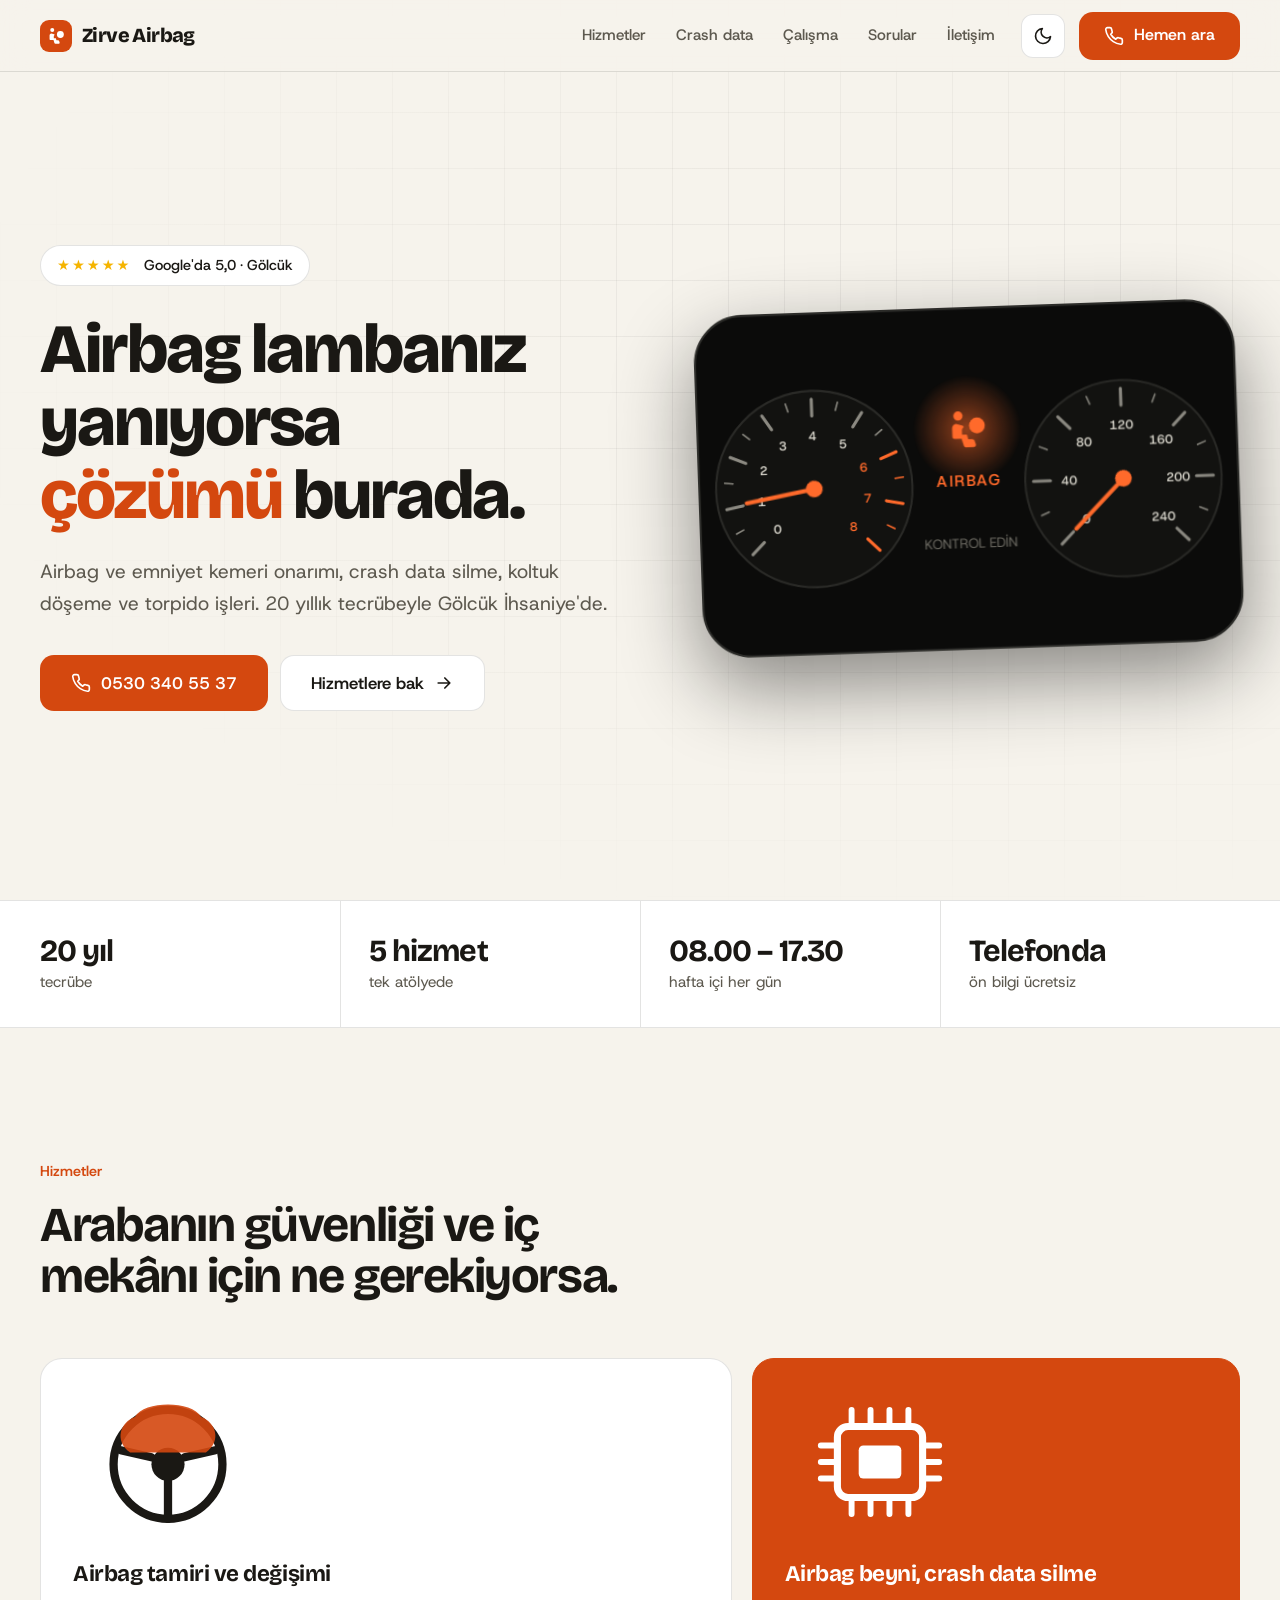
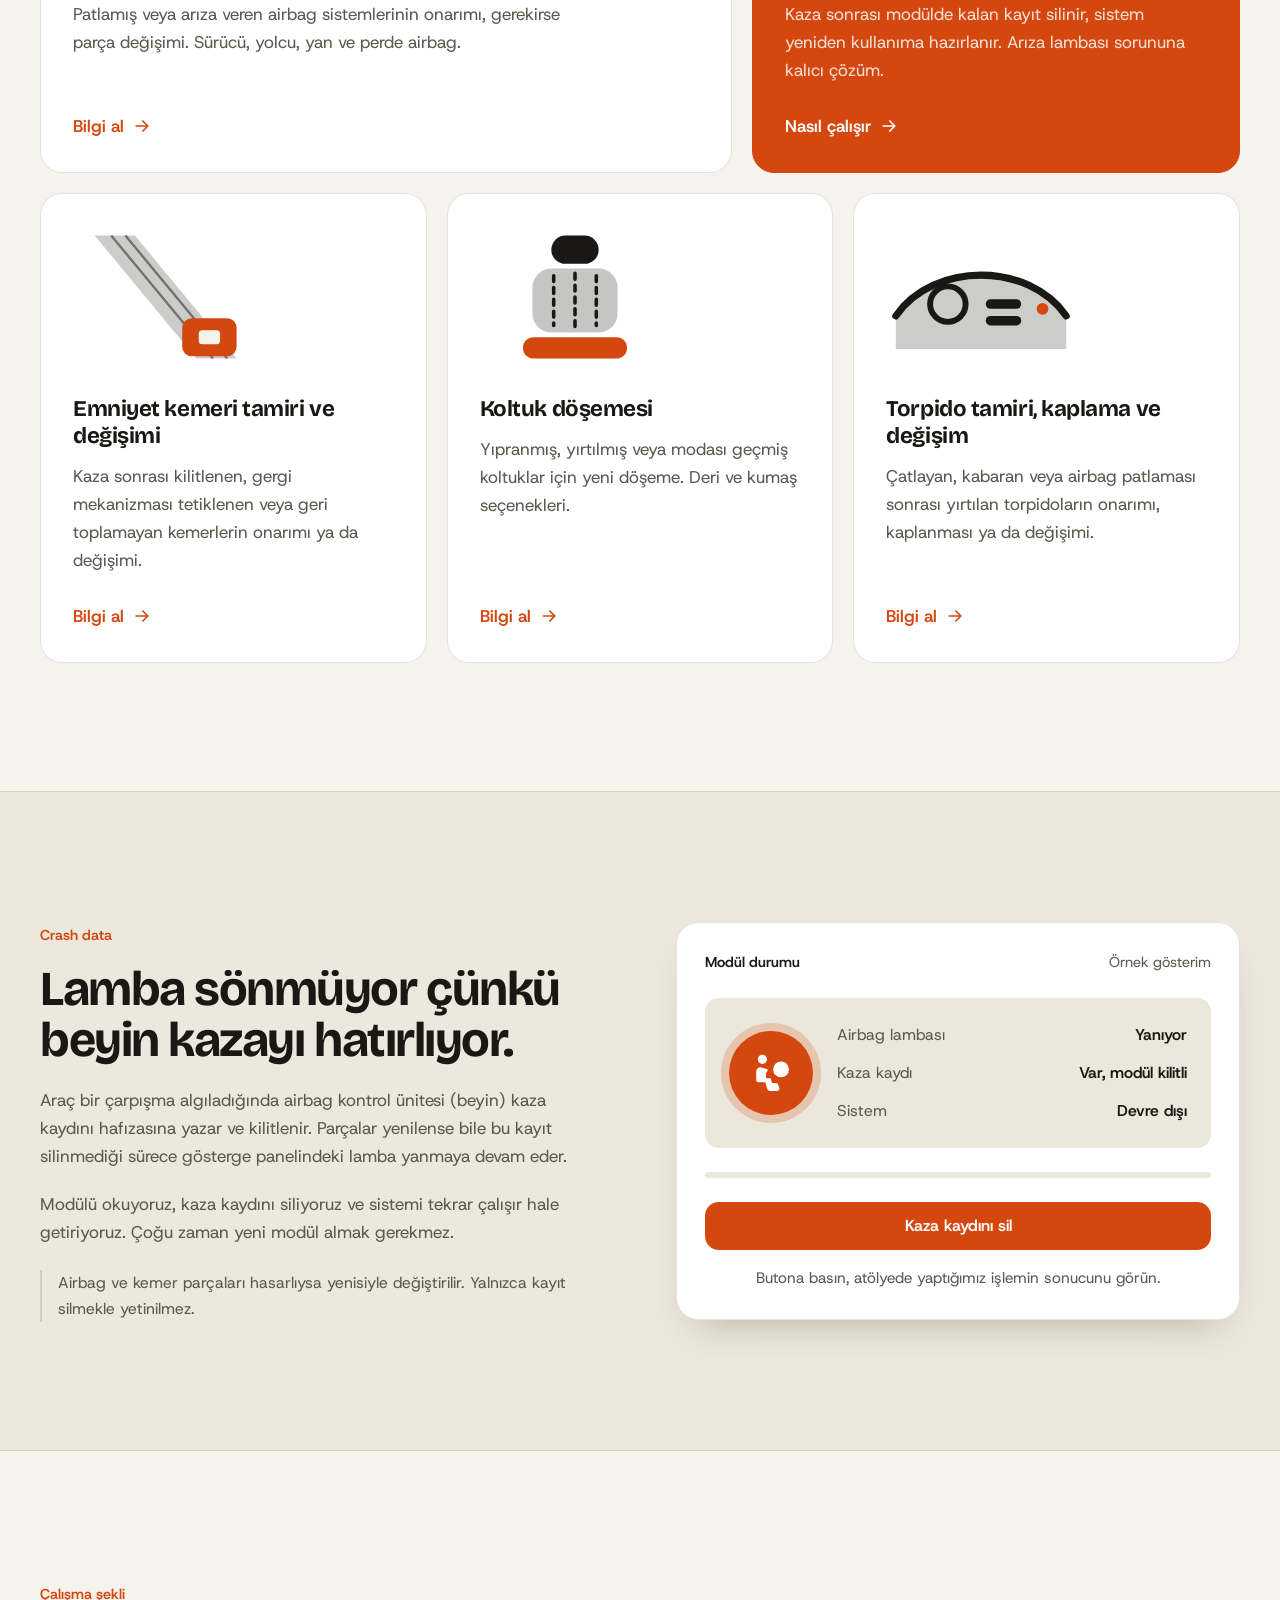
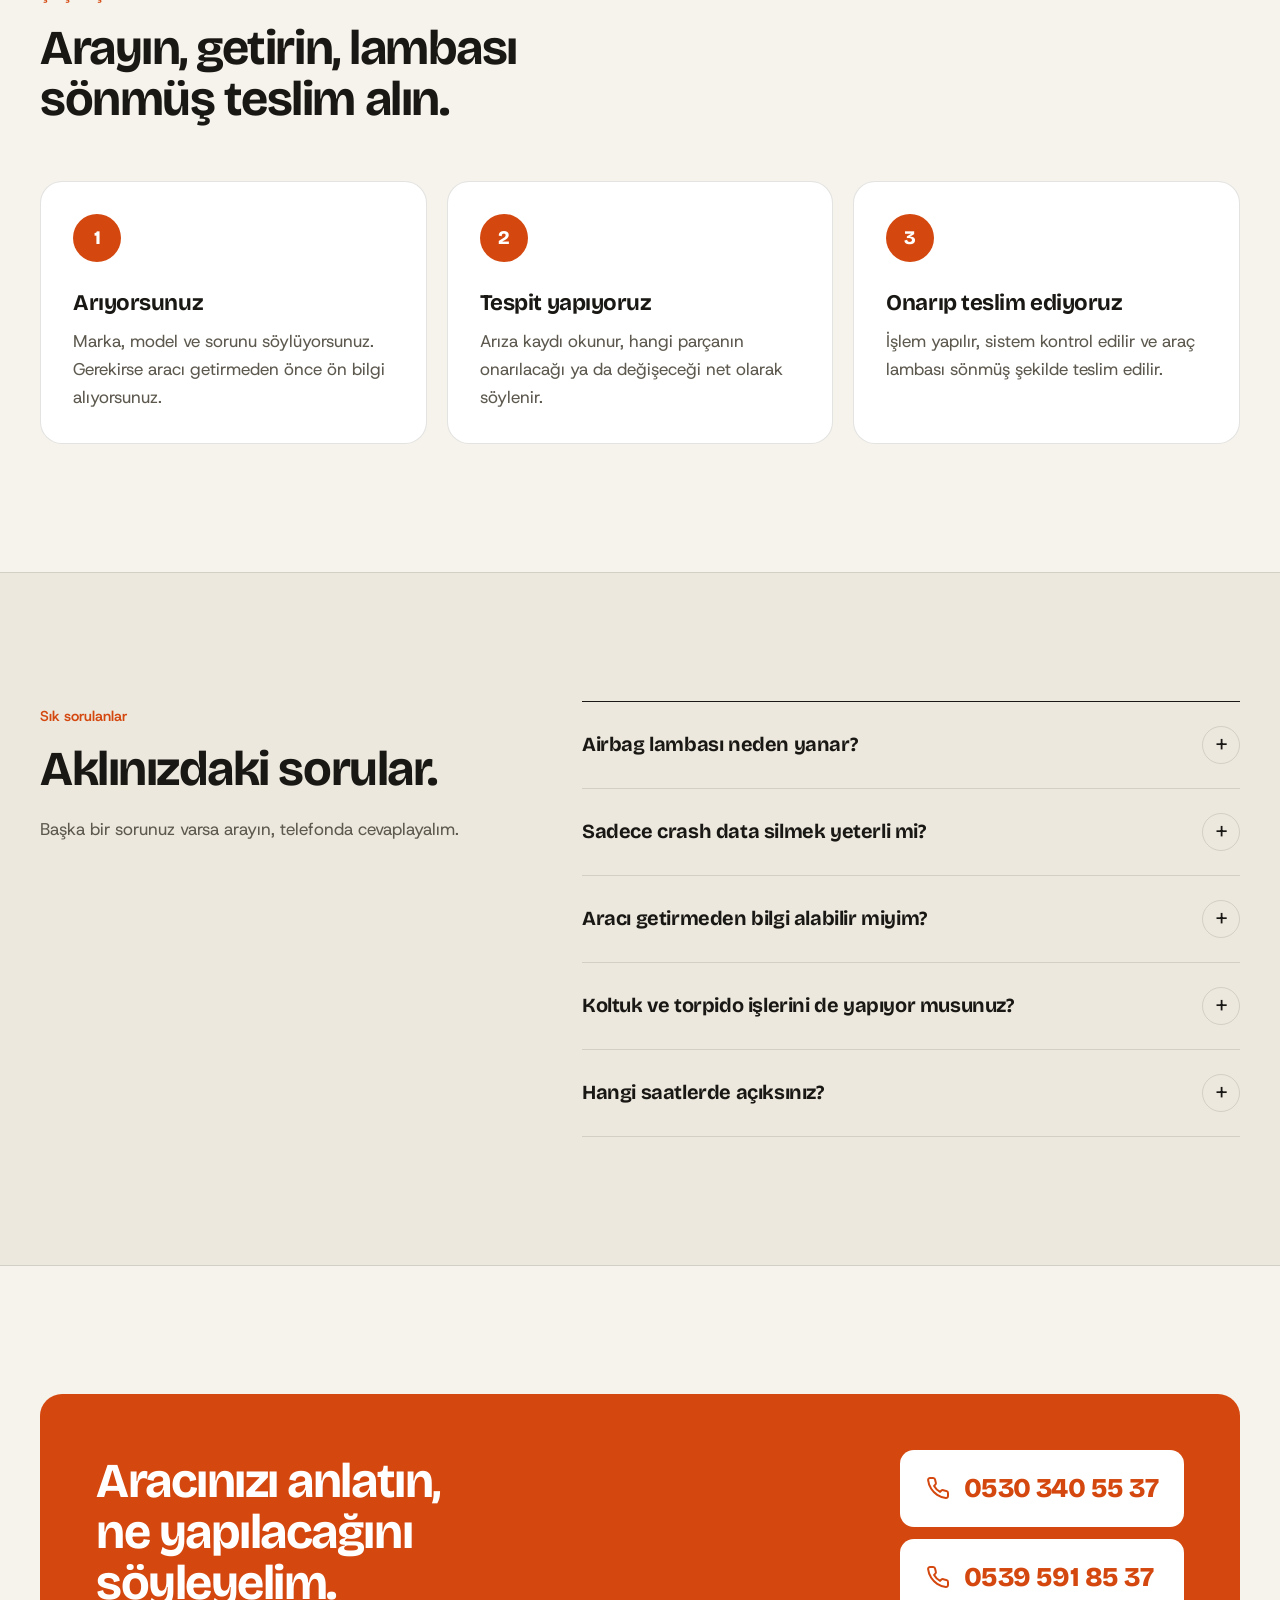
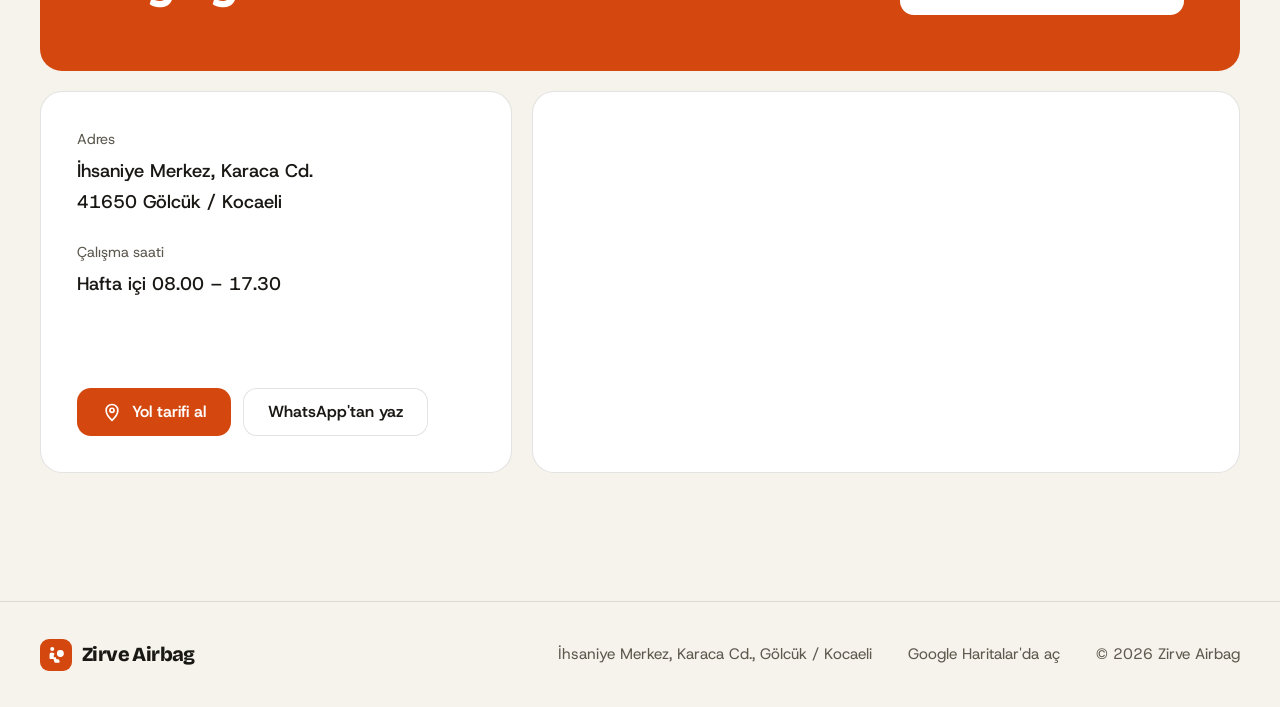
==== index.html @ a66e9a8a "Zirve Airbag web sitesi Co-Authored-By: Claude Sonnet 5.5 <noreply@anthropic.com>" ====
<!doctype html>
<html lang="tr">
<head>
  <meta charset="utf-8">
  <meta name="viewport" content="width=device-width, initial-scale=1, viewport-fit=cover">
  <title>Zirve Airbag Gölcük | Airbag ve emniyet kemeri onarımı</title>
  <meta name="description" content="Gölcük/Kocaeli'de airbag tamiri ve değişimi, emniyet kemeri onarımı, airbag beyni crash data silme, koltuk döşeme ve torpido işleri. 20 yıllık tecrübe. 0530 340 55 37">
  <meta name="color-scheme" content="dark light">
  <link rel="icon" href="favicon.svg" type="image/svg+xml">
  <meta property="og:title" content="Zirve Airbag Gölcük">
  <meta property="og:description" content="Airbag, emniyet kemeri, crash data silme, koltuk döşeme ve torpido işleri. 20 yıllık tecrübe.">
  <meta property="og:type" content="website">
  <meta property="og:locale" content="tr_TR">

  <script>
    /* tema: kayıtlı seçim, yoksa sistem; ilk boyamadan önce */
    (function(){
      var t;
      try{t=localStorage.getItem('theme')}catch(e){}
      if(!t)t=matchMedia('(prefers-color-scheme: light)').matches?'light':'dark';
      document.documentElement.dataset.theme=t;
      document.documentElement.classList.add('js');
    })();
  </script>

  <link rel="preconnect" href="https://fonts.googleapis.com">
  <link rel="preconnect" href="https://fonts.gstatic.com" crossorigin>
  <link href="https://fonts.googleapis.com/css2?family=Bricolage+Grotesque:opsz,wght@12..96,500;12..96,700;12..96,800&family=Host+Grotesk:wght@400;500;600&display=swap" rel="stylesheet">
  <link rel="stylesheet" href="style.css">

  <script type="application/ld+json">
  {
    "@context": "https://schema.org",
    "@type": "AutoRepair",
    "name": "Zirve Airbag",
    "telephone": ["+905303405537", "+905395918537"],
    "address": {
      "@type": "PostalAddress",
      "streetAddress": "İhsaniye Merkez, Karaca Cd.",
      "addressLocality": "Gölcük",
      "addressRegion": "Kocaeli",
      "postalCode": "41650",
      "addressCountry": "TR"
    },
    "geo": { "@type": "GeoCoordinates", "latitude": 40.693054, "longitude": 29.8338113 },
    "openingHoursSpecification": {
      "@type": "OpeningHoursSpecification",
      "dayOfWeek": ["Monday", "Tuesday", "Wednesday", "Thursday", "Friday"],
      "opens": "08:00",
      "closes": "17:30"
    }
  }
  </script>
</head>
<body>

<!-- ortak semboller -->
<svg width="0" height="0" style="position:absolute" aria-hidden="true">
  <symbol id="srs" viewBox="0 0 32 32">
    <circle cx="10" cy="6.500" r="3.200" fill="currentColor"/>
    <path d="M8.500 12c-1.800.3-2.800 1.600-2.800 3.200v5.600c0 .9.700 1.600 1.600 1.600H12l1.400 4.800c.2.800.9 1.300 1.700 1.300h5.200c1 0 1.800-1 1.500-2l-.8-2.400c-.2-.7-.9-1.200-1.600-1.200h-2.700l-.9-3.300h-3.300v-3.200c0-.6.300-1.100.8-1.500.6-.4.500-1.400-.2-1.600z" fill="currentColor"/>
    <circle cx="23" cy="13.500" r="5.500" fill="currentColor"/>
  </symbol>
  <symbol id="arrow" viewBox="0 0 24 24"><path d="M5 12h14M13 6l6 6-6 6" fill="none" stroke="currentColor" stroke-width="2" stroke-linecap="round" stroke-linejoin="round"/></symbol>
  <symbol id="phone" viewBox="0 0 24 24"><path d="M22 16.900v3a2 2 0 0 1-2.200 2 19.800 19.800 0 0 1-8.600-3.100 19.500 19.500 0 0 1-6-6A19.800 19.800 0 0 1 2.100 4.200 2 2 0 0 1 4.100 2h3a2 2 0 0 1 2 1.700c.1 1 .4 1.900.7 2.800a2 2 0 0 1-.5 2.100L8.100 9.900a16 16 0 0 0 6 6l1.300-1.300a2 2 0 0 1 2.100-.4c.9.300 1.800.6 2.800.7a2 2 0 0 1 1.700 2z" fill="none" stroke="currentColor" stroke-width="2" stroke-linecap="round" stroke-linejoin="round"/></symbol>
  <symbol id="pin" viewBox="0 0 24 24"><path d="M12 22s7-6.200 7-12a7 7 0 0 0-14 0c0 5.800 7 12 7 12z" fill="none" stroke="currentColor" stroke-width="2" stroke-linejoin="round"/><circle cx="12" cy="10" r="2.500" fill="none" stroke="currentColor" stroke-width="2"/></symbol>
</svg>

<header class="nav">
  <div class="wrap nav-in">
    <a class="logo" href="#top"><span class="logo-mark"><svg><use href="#srs"/></svg></span>Zirve Airbag</a>
    <nav class="menu" id="menu" aria-label="Ana menü">
      <a href="#hizmetler">Hizmetler</a>
      <a href="#crash">Crash data</a>
      <a href="#calisma">Çalışma</a>
      <a href="#sss">Sorular</a>
      <a href="#iletisim">İletişim</a>
    </nav>
    <button class="theme" id="theme" aria-label="Temayı değiştir" title="Tema">
      <svg class="i-sun" viewBox="0 0 24 24" fill="none" stroke="currentColor" stroke-width="2" stroke-linecap="round"><circle cx="12" cy="12" r="4"/><path d="M12 2v2M12 20v2M4.900 4.900l1.400 1.400M17.700 17.700l1.400 1.400M2 12h2M20 12h2M4.900 19.100l1.400-1.400M17.700 6.300l1.400-1.400"/></svg>
      <svg class="i-moon" viewBox="0 0 24 24" fill="none" stroke="currentColor" stroke-width="2" stroke-linecap="round" stroke-linejoin="round"><path d="M21 12.800A9 9 0 1 1 11.200 3a7 7 0 0 0 9.800 9.800z"/></svg>
    </button>
    <a class="btn btn-primary nav-btn" href="tel:+905303405537"><svg class="ic"><use href="#phone"/></svg>Hemen ara</a>
    <button class="burger" id="burger" aria-label="Menüyü aç" aria-expanded="false" aria-controls="menu"><span></span><span></span></button>
  </div>
</header>

<main id="top">

  <!-- HERO -->
  <section class="hero">
    <div class="hero-bg" aria-hidden="true"></div>
    <div class="wrap hero-grid">
      <div class="hero-text">
        <a class="rating" href="https://www.google.com/maps/place/Zirve+A%C4%B1rbag/@40.6931094,29.8352456,20z" target="_blank" rel="noopener">
          <span class="stars" aria-hidden="true">★★★★★</span>
          <span>Google'da 5,0 · Gölcük</span>
        </a>
        <h1>Airbag lambanız yanıyorsa <span class="hl">çözümü</span> burada.</h1>
        <p class="lead">Airbag ve emniyet kemeri onarımı, crash data silme, koltuk döşeme ve torpido işleri. 20 yıllık tecrübeyle Gölcük İhsaniye'de.</p>
        <div class="btn-row">
          <a class="btn btn-primary btn-lg" href="tel:+905303405537"><svg class="ic"><use href="#phone"/></svg>0530 340 55 37</a>
          <a class="btn btn-secondary btn-lg" href="#hizmetler">Hizmetlere bak<svg class="ic"><use href="#arrow"/></svg></a>
        </div>
      </div>

      <div class="hero-art" aria-hidden="true">
        <div class="cluster">
          <svg viewBox="0 0 520 330" class="cluster-svg">
            <defs>
              <radialGradient id="gl" cx="50%" cy="50%" r="50%"><stop offset="0" stop-color="#ff6a2b" stop-opacity=".55"/><stop offset="1" stop-color="#ff6a2b" stop-opacity="0"/></radialGradient>
            </defs>
            <rect x="2" y="2" width="516" height="326" rx="46" fill="#0b0b0a" stroke="#2c2c29" stroke-width="2"/>
            <!-- sol: devir -->
            <g id="g-left"><circle cx="112" cy="170" r="94" fill="#121210" stroke="#2a2a27" stroke-width="2"/></g>
            <g class="needle n-left"><line x1="112" y1="170" x2="112" y2="104" stroke="#ff6a2b" stroke-width="4" stroke-linecap="round"/><circle cx="112" cy="170" r="8" fill="#ff6a2b"/></g>
            <!-- sağ: hız -->
            <g id="g-right"><circle cx="408" cy="170" r="94" fill="#121210" stroke="#2a2a27" stroke-width="2"/></g>
            <g class="needle n-right"><line x1="408" y1="170" x2="408" y2="104" stroke="#ff6a2b" stroke-width="4" stroke-linecap="round"/><circle cx="408" cy="170" r="8" fill="#ff6a2b"/></g>
            <!-- orta: uyarı lambaları -->
            <circle cx="260" cy="118" r="52" fill="url(#gl)" class="lamp-glow"/>
            <g class="lamp" transform="translate(238 96)" color="#ff6a2b"><svg width="44" height="44" viewBox="0 0 32 32"><use href="#srs"/></svg></g>
            <text x="260" y="172" text-anchor="middle" fill="#ff6a2b" font-family="Host Grotesk, sans-serif" font-weight="600" font-size="15" letter-spacing="1.500">AIRBAG</text>
            <text x="260" y="232" text-anchor="middle" fill="#6d6b63" font-family="Host Grotesk, sans-serif" font-size="13">KONTROL EDİN</text>
          </svg>
        </div>
      </div>
    </div>
  </section>

  <!-- GERÇEK BİLGİLER -->
  <section class="facts">
    <div class="wrap facts-grid">
      <div><b>20 yıl</b><span>tecrübe</span></div>
      <div><b>5 hizmet</b><span>tek atölyede</span></div>
      <div><b>08.00 – 17.30</b><span>hafta içi her gün</span></div>
      <div><b>Telefonda</b><span>ön bilgi ücretsiz</span></div>
    </div>
  </section>

  <!-- HİZMETLER -->
  <section class="section" id="hizmetler">
    <div class="wrap">
      <div class="head rv">
        <span class="eyebrow">Hizmetler</span>
        <h2>Arabanın güvenliği ve iç mekânı için ne gerekiyorsa.</h2>
      </div>

      <div class="bento">
        <article class="card c-airbag rv">
          <svg class="ill" viewBox="0 0 160 120" aria-hidden="true">
            <circle cx="80" cy="62" r="46" fill="none" stroke="currentColor" stroke-width="7"/>
            <circle cx="80" cy="62" r="14" fill="currentColor"/>
            <path d="M80 76v32M66 56 40 50M94 56l26-6" stroke="currentColor" stroke-width="7" stroke-linecap="round"/>
            <path d="M52 22c8-14 48-14 56 0 12 4 18 20 4 30H48C34 42 40 26 52 22z" fill="var(--accent)" opacity=".9"/>
          </svg>
          <h3>Airbag tamiri ve değişimi</h3>
          <p>Patlamış veya arıza veren airbag sistemlerinin onarımı, gerekirse parça değişimi. Sürücü, yolcu, yan ve perde airbag.</p>
          <a class="more" href="tel:+905303405537">Bilgi al<svg class="ic"><use href="#arrow"/></svg></a>
        </article>

        <article class="card c-crash rv">
          <svg class="ill" viewBox="0 0 160 120" aria-hidden="true">
            <rect x="44" y="30" width="72" height="60" rx="9" fill="none" stroke="currentColor" stroke-width="6"/>
            <rect x="62" y="46" width="36" height="28" rx="4" fill="currentColor"/>
            <g stroke="currentColor" stroke-width="5" stroke-linecap="round">
              <path d="M56 30V16M72 30V16M88 30V16M104 30V16M56 90v14M72 90v14M88 90v14M104 90v14M44 46H30M44 60H30M44 74H30M116 46h14M116 60h14M116 74h14"/>
            </g>
          </svg>
          <h3>Airbag beyni, crash data silme</h3>
          <p>Kaza sonrası modülde kalan kayıt silinir, sistem yeniden kullanıma hazırlanır. Arıza lambası sorununa kalıcı çözüm.</p>
          <a class="more" href="#crash">Nasıl çalışır<svg class="ic"><use href="#arrow"/></svg></a>
        </article>

        <article class="card c-belt rv">
          <svg class="ill" viewBox="0 0 160 120" aria-hidden="true">
            <path d="M18 8h34l86 104h-34z" fill="currentColor" opacity=".22"/>
            <path d="M32 8l86 104M44 8l86 104" stroke="currentColor" stroke-width="2" opacity=".5"/>
            <rect x="92" y="78" width="46" height="32" rx="8" fill="var(--accent)"/>
            <rect x="106" y="88" width="18" height="12" rx="3" fill="var(--bg)"/>
          </svg>
          <h3>Emniyet kemeri tamiri ve değişimi</h3>
          <p>Kaza sonrası kilitlenen, gergi mekanizması tetiklenen veya geri toplamayan kemerlerin onarımı ya da değişimi.</p>
          <a class="more" href="tel:+905303405537">Bilgi al<svg class="ic"><use href="#arrow"/></svg></a>
        </article>

        <article class="card c-seat rv">
          <svg class="ill" viewBox="0 0 160 120" aria-hidden="true">
            <rect x="60" y="8" width="40" height="24" rx="12" fill="currentColor"/>
            <rect x="44" y="36" width="72" height="54" rx="16" fill="currentColor" opacity=".25"/>
            <path d="M80 40v46M62 42v42M98 42v42" stroke="currentColor" stroke-width="3" stroke-dasharray="5 5" stroke-linecap="round"/>
            <rect x="36" y="94" width="88" height="18" rx="9" fill="var(--accent)"/>
          </svg>
          <h3>Koltuk döşemesi</h3>
          <p>Yıpranmış, yırtılmış veya modası geçmiş koltuklar için yeni döşeme. Deri ve kumaş seçenekleri.</p>
          <a class="more" href="tel:+905303405537">Bilgi al<svg class="ic"><use href="#arrow"/></svg></a>
        </article>

        <article class="card c-dash rv">
          <svg class="ill" viewBox="0 0 160 120" aria-hidden="true">
            <path d="M8 76C40 30 120 30 152 76v28H8z" fill="currentColor" opacity=".22"/>
            <path d="M8 76C40 30 120 30 152 76" fill="none" stroke="currentColor" stroke-width="6" stroke-linecap="round"/>
            <circle cx="52" cy="66" r="15" fill="none" stroke="currentColor" stroke-width="5"/>
            <rect x="84" y="62" width="30" height="8" rx="4" fill="currentColor"/>
            <rect x="84" y="76" width="30" height="8" rx="4" fill="currentColor"/>
            <circle cx="132" cy="70" r="5" fill="var(--accent)"/>
          </svg>
          <h3>Torpido tamiri, kaplama ve değişim</h3>
          <p>Çatlayan, kabaran veya airbag patlaması sonrası yırtılan torpidoların onarımı, kaplanması ya da değişimi.</p>
          <a class="more" href="tel:+905303405537">Bilgi al<svg class="ic"><use href="#arrow"/></svg></a>
        </article>
      </div>
    </div>
  </section>

  <!-- CRASH DATA DEMO -->
  <section class="section alt" id="crash">
    <div class="wrap crash-grid">
      <div class="rv">
        <span class="eyebrow">Crash data</span>
        <h2>Lamba sönmüyor çünkü beyin kazayı hatırlıyor.</h2>
        <p class="p">Araç bir çarpışma algıladığında airbag kontrol ünitesi (beyin) kaza kaydını hafızasına yazar ve kilitlenir. Parçalar yenilense bile bu kayıt silinmediği sürece gösterge panelindeki lamba yanmaya devam eder.</p>
        <p class="p">Modülü okuyoruz, kaza kaydını siliyoruz ve sistemi tekrar çalışır hale getiriyoruz. Çoğu zaman yeni modül almak gerekmez.</p>
        <p class="fine">Airbag ve kemer parçaları hasarlıysa yenisiyle değiştirilir. Yalnızca kayıt silmekle yetinilmez.</p>
      </div>

      <div class="demo rv" id="demo" data-state="locked">
        <div class="demo-top">
          <span class="demo-title">Modül durumu</span>
          <span class="demo-note">Örnek gösterim</span>
        </div>

        <div class="demo-main">
          <div class="demo-lamp" aria-hidden="true"><svg><use href="#srs"/></svg></div>
          <div class="demo-rows">
            <div class="drow"><span>Airbag lambası</span><b data-k="lamp">Yanıyor</b></div>
            <div class="drow"><span>Kaza kaydı</span><b data-k="rec">Var, modül kilitli</b></div>
            <div class="drow"><span>Sistem</span><b data-k="sys">Devre dışı</b></div>
          </div>
        </div>

        <div class="bar" aria-hidden="true"><i></i></div>
        <button class="btn btn-primary demo-btn" id="demo-btn" type="button">Kaza kaydını sil</button>
        <p class="demo-msg" id="demo-msg" aria-live="polite">Butona basın, atölyede yaptığımız işlemin sonucunu görün.</p>
      </div>
    </div>
  </section>

  <!-- SÜREÇ -->
  <section class="section" id="calisma">
    <div class="wrap">
      <div class="head rv">
        <span class="eyebrow">Çalışma şekli</span>
        <h2>Arayın, getirin, lambası sönmüş teslim alın.</h2>
      </div>
      <ol class="steps">
        <li class="rv">
          <span class="n">1</span>
          <h3>Arıyorsunuz</h3>
          <p>Marka, model ve sorunu söylüyorsunuz. Gerekirse aracı getirmeden önce ön bilgi alıyorsunuz.</p>
        </li>
        <li class="rv">
          <span class="n">2</span>
          <h3>Tespit yapıyoruz</h3>
          <p>Arıza kaydı okunur, hangi parçanın onarılacağı ya da değişeceği net olarak söylenir.</p>
        </li>
        <li class="rv">
          <span class="n">3</span>
          <h3>Onarıp teslim ediyoruz</h3>
          <p>İşlem yapılır, sistem kontrol edilir ve araç lambası sönmüş şekilde teslim edilir.</p>
        </li>
      </ol>
    </div>
  </section>

  <!-- SSS -->
  <section class="section alt" id="sss">
    <div class="wrap faq-grid">
      <div class="head rv">
        <span class="eyebrow">Sık sorulanlar</span>
        <h2>Aklınızdaki sorular.</h2>
        <p class="p">Başka bir sorunuz varsa arayın, telefonda cevaplayalım.</p>
      </div>
      <div class="faq rv">
        <details>
          <summary>Airbag lambası neden yanar?</summary>
          <p>Sistem bir arıza algıladığında ya da hafızada kaza kaydı kaldığında yanar. Sebep sensör, kablo, modül veya kaza kaydı olabilir. Arıza kaydını okuyarak nedenini tespit ediyoruz.</p>
        </details>
        <details>
          <summary>Sadece crash data silmek yeterli mi?</summary>
          <p>Airbag ve kemer parçaları hasarsızsa ve yalnızca kayıt kalmışsa yeterli olur. Parça hasarlıysa önce yenisiyle değiştirilir. Güvenlik ekipmanını kayıt silerek geçiştirmiyoruz.</p>
        </details>
        <details>
          <summary>Aracı getirmeden bilgi alabilir miyim?</summary>
          <p>Evet. Marka, model ve sorunu telefonda söyleyin, ön bilgi verelim. Net sonuç için aracı görmemiz gerekir.</p>
        </details>
        <details>
          <summary>Koltuk ve torpido işlerini de yapıyor musunuz?</summary>
          <p>Evet. Koltuk döşeme, torpido tamiri, kaplama ve değişimi aynı atölyede yapılıyor. Airbag patlaması sonrası yırtılan torpidolar da dahil.</p>
        </details>
        <details>
          <summary>Hangi saatlerde açıksınız?</summary>
          <p>Hafta içi 08.00 – 17.30. Gelmeden önce aramanız iyi olur.</p>
        </details>
      </div>
    </div>
  </section>

  <!-- İLETİŞİM -->
  <section class="section" id="iletisim">
    <div class="wrap">
      <div class="callband rv">
        <div>
          <h2>Aracınızı anlatın, ne yapılacağını söyleyelim.</h2>
        </div>
        <div class="call-links">
          <a class="callnum" href="tel:+905303405537"><svg class="ic"><use href="#phone"/></svg>0530 340 55 37</a>
          <a class="callnum" href="tel:+905395918537"><svg class="ic"><use href="#phone"/></svg>0539 591 85 37</a>
        </div>
      </div>

      <div class="contact">
        <div class="contact-info rv">
          <dl>
            <div><dt>Adres</dt><dd>İhsaniye Merkez, Karaca Cd.<br>41650 Gölcük / Kocaeli</dd></div>
            <div><dt>Çalışma saati</dt><dd>Hafta içi 08.00 – 17.30</dd></div>
          </dl>
          <div class="btn-row">
            <a class="btn btn-primary" href="https://www.google.com/maps/dir/?api=1&destination=40.693054,29.8338113" target="_blank" rel="noopener"><svg class="ic"><use href="#pin"/></svg>Yol tarifi al</a>
            <a class="btn btn-secondary" href="https://wa.me/905303405537" target="_blank" rel="noopener">WhatsApp'tan yaz</a>
          </div>
        </div>
        <div class="map rv">
          <iframe title="Zirve Airbag konumu" loading="lazy" referrerpolicy="no-referrer-when-downgrade"
            src="https://maps.google.com/maps?q=40.693054,29.8338113&z=17&output=embed"></iframe>
        </div>
      </div>
    </div>
  </section>
</main>

<footer class="foot">
  <div class="wrap foot-in">
    <span class="logo"><span class="logo-mark"><svg><use href="#srs"/></svg></span>Zirve Airbag</span>
    <span>İhsaniye Merkez, Karaca Cd., Gölcük / Kocaeli</span>
    <a class="flink" href="https://www.google.com/maps/place/Zirve+A%C4%B1rbag/@40.6931094,29.8352456,20z" target="_blank" rel="noopener">Google Haritalar'da aç</a>
    <span>© <span id="yr">2026</span> Zirve Airbag</span>
  </div>
</footer>

<nav class="actionbar" aria-label="Hızlı işlemler">
  <a class="btn btn-primary" href="tel:+905303405537"><svg class="ic"><use href="#phone"/></svg>Hemen ara</a>
  <a class="btn btn-secondary" href="https://www.google.com/maps/dir/?api=1&destination=40.693054,29.8338113" target="_blank" rel="noopener">Yol tarifi</a>
</nav>

<script src="main.js"></script>
</body>
</html>
---- style.css ----
/* Zirve Airbag */
:root,[data-theme="dark"]{
  --bg:#0e0e0d;
  --surface:#171715;
  --surface-2:#211f1c;
  --alt:#131311;
  --ink:#f3f1ea;
  --muted:#a6a398;
  --line:rgba(255,255,255,.1);
  --accent:#ff6a2b;
  --accent-hover:#ff8450;
  --on-accent:#190a02;
  --grid:rgba(255,255,255,.045);
  --shadow:0 20px 50px -20px rgba(0,0,0,.7);
  --map-filter:invert(.92) hue-rotate(180deg) saturate(.6) brightness(.95);
}
[data-theme="light"]{
  --bg:#f6f3ec;
  --surface:#ffffff;
  --surface-2:#ece7db;
  --alt:#ece8de;
  --ink:#1a1814;
  --muted:#5d594f;
  --line:rgba(26,24,20,.12);
  --accent:#d4480f;
  --accent-hover:#b53b0a;
  --on-accent:#ffffff;
  --grid:rgba(26,24,20,.055);
  --shadow:0 20px 40px -22px rgba(60,40,10,.35);
  --map-filter:none;
}
:root{
  --r:14px;
  --r-lg:22px;
  --nav:72px;
  --display:"Bricolage Grotesque",system-ui,sans-serif;
  --font:"Host Grotesk",system-ui,-apple-system,"Segoe UI",sans-serif;
}
*{box-sizing:border-box}
html,body{margin:0}
html{scroll-padding-top:var(--nav);scroll-behavior:smooth}
body{font-family:var(--font);background:var(--bg);color:var(--ink);font-size:17px;line-height:1.65;-webkit-font-smoothing:antialiased;transition:background .3s,color .3s}
h1,h2,h3,h4,p,ul,ol,dl,dd{margin:0;padding:0}
ul,ol{list-style:none}
a{color:inherit;text-decoration:none}
button{font:inherit;color:inherit}
:focus-visible{outline:3px solid var(--accent);outline-offset:3px;border-radius:6px}
.wrap{width:min(1200px,100% - 80px);margin-inline:auto}
.ic{width:20px;height:20px;flex:none}

h1,h2,h3{font-family:var(--display);font-weight:700;letter-spacing:-.03em;line-height:1.05}
h1{font-size:clamp(2.6rem,5.4vw,4.8rem);font-weight:800;text-wrap:balance}
h2{font-size:clamp(2rem,3.8vw,3.2rem);text-wrap:balance;max-width:20ch}
h3{font-size:1.4rem;letter-spacing:-.02em;line-height:1.2}
.hl{color:var(--accent)}
.eyebrow{display:inline-block;font-size:.9rem;font-weight:600;color:var(--accent);margin-bottom:16px}
.p{margin-top:20px;color:var(--muted);max-width:56ch}
.head{margin-bottom:56px}

/* nav */
.nav{position:fixed;inset:0 0 auto 0;height:var(--nav);background:color-mix(in srgb,var(--bg) 86%,transparent);backdrop-filter:blur(14px);-webkit-backdrop-filter:blur(14px);border-bottom:1px solid var(--line);z-index:20}
.nav-in{height:100%;display:flex;align-items:center;gap:14px}
.logo{display:flex;align-items:center;gap:10px;font-family:var(--display);font-weight:800;font-size:1.25rem;letter-spacing:-.03em}
.logo-mark{display:grid;place-items:center;width:32px;height:32px;border-radius:9px;background:var(--accent);color:var(--on-accent)}
.logo-mark svg{width:20px;height:20px}
.menu{display:flex;gap:30px;margin-left:auto;margin-right:12px;font-size:.95rem;font-weight:500;color:var(--muted)}
.menu a{transition:color .2s}
.menu a:hover{color:var(--ink)}
.theme{width:44px;height:44px;border-radius:12px;border:1px solid var(--line);background:var(--surface);cursor:pointer;display:grid;place-items:center;transition:border-color .2s,transform .15s}
.theme:hover{border-color:var(--muted)}
.theme:active{transform:scale(.94)}
.theme svg{width:20px;height:20px;grid-area:1/1}
[data-theme="dark"] .i-moon,[data-theme="light"] .i-sun{display:none}
.burger{display:none}

/* buttons */
.btn{display:inline-flex;align-items:center;justify-content:center;gap:10px;height:48px;padding:0 24px;border-radius:var(--r);font-weight:600;font-size:1rem;white-space:nowrap;border:1px solid transparent;transition:background .2s,transform .15s,border-color .2s}
.btn:active{transform:scale(.97)}
.btn-lg{height:56px;padding:0 30px;font-size:1.05rem}
.btn-primary{background:var(--accent);color:var(--on-accent)}
.btn-primary:hover{background:var(--accent-hover);transform:translateY(-2px)}
.btn-secondary{background:var(--surface);color:var(--ink);border-color:var(--line)}
.btn-secondary:hover{border-color:var(--muted);transform:translateY(-2px)}
.btn-row{display:flex;flex-wrap:wrap;gap:12px}

/* hero */
.hero{position:relative;min-height:100svh;padding:calc(var(--nav) + 56px) 0 72px;display:flex;align-items:center;overflow:hidden}
.hero-bg{position:absolute;inset:0;background-image:linear-gradient(var(--grid) 1px,transparent 1px),linear-gradient(90deg,var(--grid) 1px,transparent 1px);background-size:56px 56px;mask-image:radial-gradient(ellipse at 70% 40%,#000 20%,transparent 75%);-webkit-mask-image:radial-gradient(ellipse at 70% 40%,#000 20%,transparent 75%)}
.hero-grid{position:relative;display:grid;grid-template-columns:1.05fr .95fr;gap:56px;align-items:center}
.rating{display:inline-flex;align-items:center;gap:12px;padding:8px 16px;border:1px solid var(--line);border-radius:999px;background:var(--surface);font-size:.9rem;font-weight:500;margin-bottom:28px;transition:border-color .2s}
.rating:hover{border-color:var(--muted)}
.stars{color:#f5b400;letter-spacing:2px}
.lead{margin-top:24px;font-size:1.2rem;color:var(--muted);max-width:48ch}
.hero .btn-row{margin-top:36px}

.cluster{filter:drop-shadow(0 30px 40px rgba(0,0,0,.45));transform:rotate(-2deg);transition:transform .5s}
.cluster:hover{transform:rotate(0)}
.cluster-svg{width:100%;height:auto;display:block}
.needle{transform-box:view-box}
.n-left{transform-origin:112px 170px;animation:sweepL 2.4s cubic-bezier(.4,0,.2,1) both,idle 5s 2.4s ease-in-out infinite}
.n-right{transform-origin:408px 170px;animation:sweepR 2.4s cubic-bezier(.4,0,.2,1) both}
@keyframes sweepL{0%{transform:rotate(-135deg)}45%{transform:rotate(120deg)}100%{transform:rotate(-100deg)}}
@keyframes sweepR{0%{transform:rotate(-135deg)}45%{transform:rotate(135deg)}100%{transform:rotate(-135deg)}}
@keyframes idle{50%{transform:rotate(-96deg)}}
.lamp{animation:blink 2.2s ease-in-out infinite}
.lamp-glow{animation:blink 2.2s ease-in-out infinite}
@keyframes blink{50%{opacity:.35}}

/* facts */
.facts{border-block:1px solid var(--line);background:var(--surface)}
.facts-grid{display:grid;grid-template-columns:repeat(4,1fr)}
.facts-grid div{padding:32px 28px;border-left:1px solid var(--line);display:flex;flex-direction:column}
.facts-grid div:first-child{border-left:0;padding-left:0}
.facts-grid b{font-family:var(--display);font-size:clamp(1.4rem,2.4vw,2rem);font-weight:700;letter-spacing:-.03em;line-height:1.2}
.facts-grid span{color:var(--muted);font-size:.95rem}

/* sections */
.section{padding:128px 0}
.alt{background:var(--alt);border-block:1px solid var(--line)}

/* bento */
.bento{display:grid;grid-template-columns:repeat(12,1fr);gap:20px}
.card{position:relative;display:flex;flex-direction:column;background:var(--surface);border:1px solid var(--line);border-radius:var(--r-lg);padding:32px;transition:transform .25s,border-color .25s,box-shadow .25s}
.card:hover{transform:translateY(-4px);border-color:color-mix(in srgb,var(--accent) 55%,var(--line));box-shadow:var(--shadow)}
.c-airbag{grid-column:span 7}
.c-crash{grid-column:span 5}
.c-belt,.c-seat,.c-dash{grid-column:span 4}
.ill{width:190px;height:142px;margin-bottom:28px;color:var(--ink);transition:transform .35s}
.card:hover .ill{transform:scale(1.06) rotate(-2deg)}
.card h3{margin-bottom:12px}
.card p{color:var(--muted);max-width:46ch;margin-bottom:28px}
.more{margin-top:auto;display:inline-flex;align-items:center;gap:8px;font-weight:600;color:var(--accent)}
.more .ic{transition:transform .2s}
.more:hover .ic{transform:translateX(5px)}
.c-crash{background:var(--accent);border-color:var(--accent);color:var(--on-accent)}
.c-crash .ill{color:var(--on-accent)}
.c-crash p{color:color-mix(in srgb,var(--on-accent) 82%,transparent)}
.c-crash .more{color:var(--on-accent)}
.c-crash:hover{border-color:var(--accent)}

/* crash demo */
.crash-grid{display:grid;grid-template-columns:1fr 1fr;gap:72px;align-items:center}
.fine{margin-top:24px;padding-left:16px;border-left:2px solid var(--line);color:var(--muted);font-size:.98rem}
.demo{background:var(--surface);border:1px solid var(--line);border-radius:var(--r-lg);padding:28px;box-shadow:var(--shadow)}
.demo-top{display:flex;justify-content:space-between;align-items:center;margin-bottom:24px;font-size:.9rem}
.demo-title{font-weight:600}
.demo-note{color:var(--muted)}
.demo-main{display:flex;gap:24px;align-items:center;padding:24px;border-radius:var(--r);background:var(--surface-2)}
.demo-lamp{flex:none;display:grid;place-items:center;width:84px;height:84px;border-radius:50%;background:var(--accent);color:var(--on-accent);transition:background .5s,color .5s,box-shadow .5s;box-shadow:0 0 0 8px color-mix(in srgb,var(--accent) 22%,transparent)}
.demo-lamp svg{width:46px;height:46px}
.demo[data-state="locked"] .demo-lamp{animation:blink 1.6s ease-in-out infinite}
.demo[data-state="working"] .demo-lamp{animation:blink .45s linear infinite}
.demo[data-state="clean"] .demo-lamp{background:var(--bg);color:var(--muted);box-shadow:0 0 0 8px var(--line)}
.demo-rows{flex:1;display:grid;gap:12px;font-size:.98rem}
.drow{display:flex;justify-content:space-between;gap:12px}
.drow span{color:var(--muted)}
.drow b{font-weight:600;text-align:right}
.demo[data-state="clean"] .drow b{color:#2fb36b}
.bar{height:6px;border-radius:99px;background:var(--surface-2);margin:24px 0;overflow:hidden}
.bar i{display:block;height:100%;width:0;background:var(--accent);border-radius:99px}
.demo[data-state="working"] .bar i{animation:fill 2.2s linear forwards}
.demo[data-state="clean"] .bar i{width:100%;background:#2fb36b}
@keyframes fill{to{width:100%}}
.demo-btn{width:100%}
.demo[data-state="working"] .demo-btn{opacity:.6;pointer-events:none}
.demo-msg{margin-top:16px;color:var(--muted);font-size:.95rem;text-align:center}

/* steps */
.steps{display:grid;grid-template-columns:repeat(3,1fr);gap:20px;counter-reset:s;position:relative}
.steps li{background:var(--surface);border:1px solid var(--line);border-radius:var(--r-lg);padding:32px}
.n{display:grid;place-items:center;width:48px;height:48px;border-radius:50%;background:var(--accent);color:var(--on-accent);font-family:var(--display);font-weight:800;font-size:1.2rem;margin-bottom:28px}
.steps h3{margin-bottom:10px}
.steps p{color:var(--muted)}

/* faq */
.faq-grid{display:grid;grid-template-columns:5fr 7fr;gap:72px;align-items:start}
.faq-grid .head{margin-bottom:0}
.faq details{border-bottom:1px solid var(--line)}
.faq details:first-child{border-top:1px solid var(--ink)}
.faq summary{cursor:pointer;list-style:none;display:flex;justify-content:space-between;align-items:center;gap:20px;padding:24px 0;font-family:var(--display);font-weight:700;font-size:1.25rem;letter-spacing:-.02em;transition:color .2s}
.faq summary::-webkit-details-marker{display:none}
.faq summary::after{content:"+";flex:none;display:grid;place-items:center;width:36px;height:36px;border-radius:50%;border:1px solid var(--line);font-family:var(--font);font-weight:400;font-size:1.4rem;line-height:1;transition:transform .25s,background .25s,color .25s}
.faq summary:hover{color:var(--accent)}
.faq details[open] summary::after{transform:rotate(45deg);background:var(--accent);color:var(--on-accent);border-color:var(--accent)}
.faq details p{padding:0 56px 26px 0;color:var(--muted);max-width:60ch}

/* call + contact */
.callband{display:grid;grid-template-columns:1fr auto;gap:48px;align-items:center;padding:56px;border-radius:var(--r-lg);background:var(--accent);color:var(--on-accent);margin-bottom:20px}
.callband h2{max-width:16ch}
.call-links{display:grid;gap:12px}
.callnum{display:flex;align-items:center;gap:14px;padding:16px 26px;border-radius:var(--r);background:var(--on-accent);color:var(--accent);font-family:var(--display);font-weight:800;font-size:1.7rem;letter-spacing:-.02em;transition:transform .15s}
[data-theme="dark"] .callnum{background:#190a02;color:#ff8450}
.callnum:hover{transform:translateY(-2px)}
.callnum .ic{width:24px;height:24px}
.contact{display:grid;grid-template-columns:.8fr 1.2fr;gap:20px}
.contact-info{background:var(--surface);border:1px solid var(--line);border-radius:var(--r-lg);padding:36px;display:flex;flex-direction:column;justify-content:space-between;gap:32px}
dl{display:grid;gap:24px}
dt{font-size:.9rem;color:var(--muted);margin-bottom:4px}
dd{font-size:1.15rem;font-weight:500}
.map{border-radius:var(--r-lg);overflow:hidden;border:1px solid var(--line);min-height:380px;background:var(--surface)}
.map iframe{display:block;width:100%;height:100%;min-height:380px;border:0;filter:var(--map-filter)}

/* footer */
.foot{border-top:1px solid var(--line);padding:36px 0;font-size:.95rem;color:var(--muted)}
.foot-in{display:flex;flex-wrap:wrap;gap:12px 36px;align-items:center}
.foot .logo{color:var(--ink);margin-right:auto}
.flink:hover{color:var(--accent)}

.actionbar{display:none}

/* reveal: sadece JS varsa ve yumuşak */
.js .rv{opacity:0;transform:translateY(20px);transition:opacity .6s ease,transform .6s ease}
.js .rv.in{opacity:1;transform:none}
.bento .rv:nth-child(2),.steps .rv:nth-child(2){transition-delay:.08s}
.bento .rv:nth-child(3),.steps .rv:nth-child(3){transition-delay:.16s}

@media (max-width:1023px){
  .wrap{width:min(1200px,100% - 64px)}
  .hero-grid,.crash-grid,.faq-grid{gap:48px}
  .c-airbag,.c-crash{grid-column:span 6}
  .c-belt,.c-seat{grid-column:span 6}
  .c-dash{grid-column:span 12}
  .menu{gap:20px}
}

@media (max-width:820px){
  body{font-size:16px}
  :root{--nav:64px}
  .wrap{width:calc(100% - 40px)}
  .section{padding:80px 0}
  .head{margin-bottom:36px}
  .hero{min-height:auto;padding:calc(var(--nav) + 36px) 0 56px}
  .hero-grid,.crash-grid,.faq-grid,.contact{grid-template-columns:1fr}
  .hero-art{order:-1}
  .cluster{transform:none;max-width:420px}
  .hero .btn-row .btn{flex:1 1 100%}
  .facts-grid{grid-template-columns:1fr 1fr}
  .facts-grid div{padding:22px 16px;border-left:0;border-top:1px solid var(--line)}
  .facts-grid div:nth-child(-n+2){border-top:0}
  .facts-grid div:nth-child(even){border-left:1px solid var(--line)}
  .facts-grid div:nth-child(odd){padding-left:0}
  .bento{grid-template-columns:1fr}
  .c-airbag,.c-crash,.c-belt,.c-seat,.c-dash{grid-column:auto}
  .card{padding:26px}
  .steps{grid-template-columns:1fr}
  .callband{grid-template-columns:1fr;padding:32px 24px;gap:28px}
  .callnum{font-size:1.4rem;justify-content:center}
  .faq summary{font-size:1.1rem}
  .faq details p{padding-right:0}
  .contact-info{padding:26px}
  .map,.map iframe{min-height:300px}
  .demo{padding:20px}
  .demo-main{flex-direction:column;align-items:flex-start;gap:20px}
  .demo-rows{width:100%}

  .nav-btn{display:none}
  .theme{margin-left:auto}
  .burger{display:block;width:44px;height:44px;background:none;border:0;position:relative;cursor:pointer}
  .burger span{position:absolute;left:10px;right:10px;height:2px;background:var(--ink);transition:.25s}
  .burger span:first-child{top:17px}.burger span:last-child{top:25px}
  .burger[aria-expanded=true] span:first-child{top:21px;transform:rotate(45deg)}
  .burger[aria-expanded=true] span:last-child{top:21px;transform:rotate(-45deg)}
  .menu{position:fixed;top:var(--nav);left:0;right:0;bottom:0;background:var(--bg);flex-direction:column;gap:0;margin:0;padding:12px 20px;transform:translateX(100%);transition:transform .3s;visibility:hidden;font-size:1.6rem;font-family:var(--display);font-weight:700;color:var(--ink)}
  .menu.open{transform:none;visibility:visible}
  .menu a{padding:20px 0;border-bottom:1px solid var(--line)}

  body{padding-bottom:calc(76px + env(safe-area-inset-bottom))}
  .actionbar{display:grid;grid-template-columns:1.2fr 1fr;gap:10px;position:fixed;left:0;right:0;bottom:0;padding:12px 20px calc(12px + env(safe-area-inset-bottom));background:color-mix(in srgb,var(--bg) 92%,transparent);backdrop-filter:blur(14px);-webkit-backdrop-filter:blur(14px);border-top:1px solid var(--line);z-index:20}
  .foot-in{flex-direction:column;align-items:flex-start}
}

@media (prefers-reduced-motion:reduce){
  *{animation:none!important;transition:none!important}
  html{scroll-behavior:auto}
  .js .rv{opacity:1;transform:none}
}
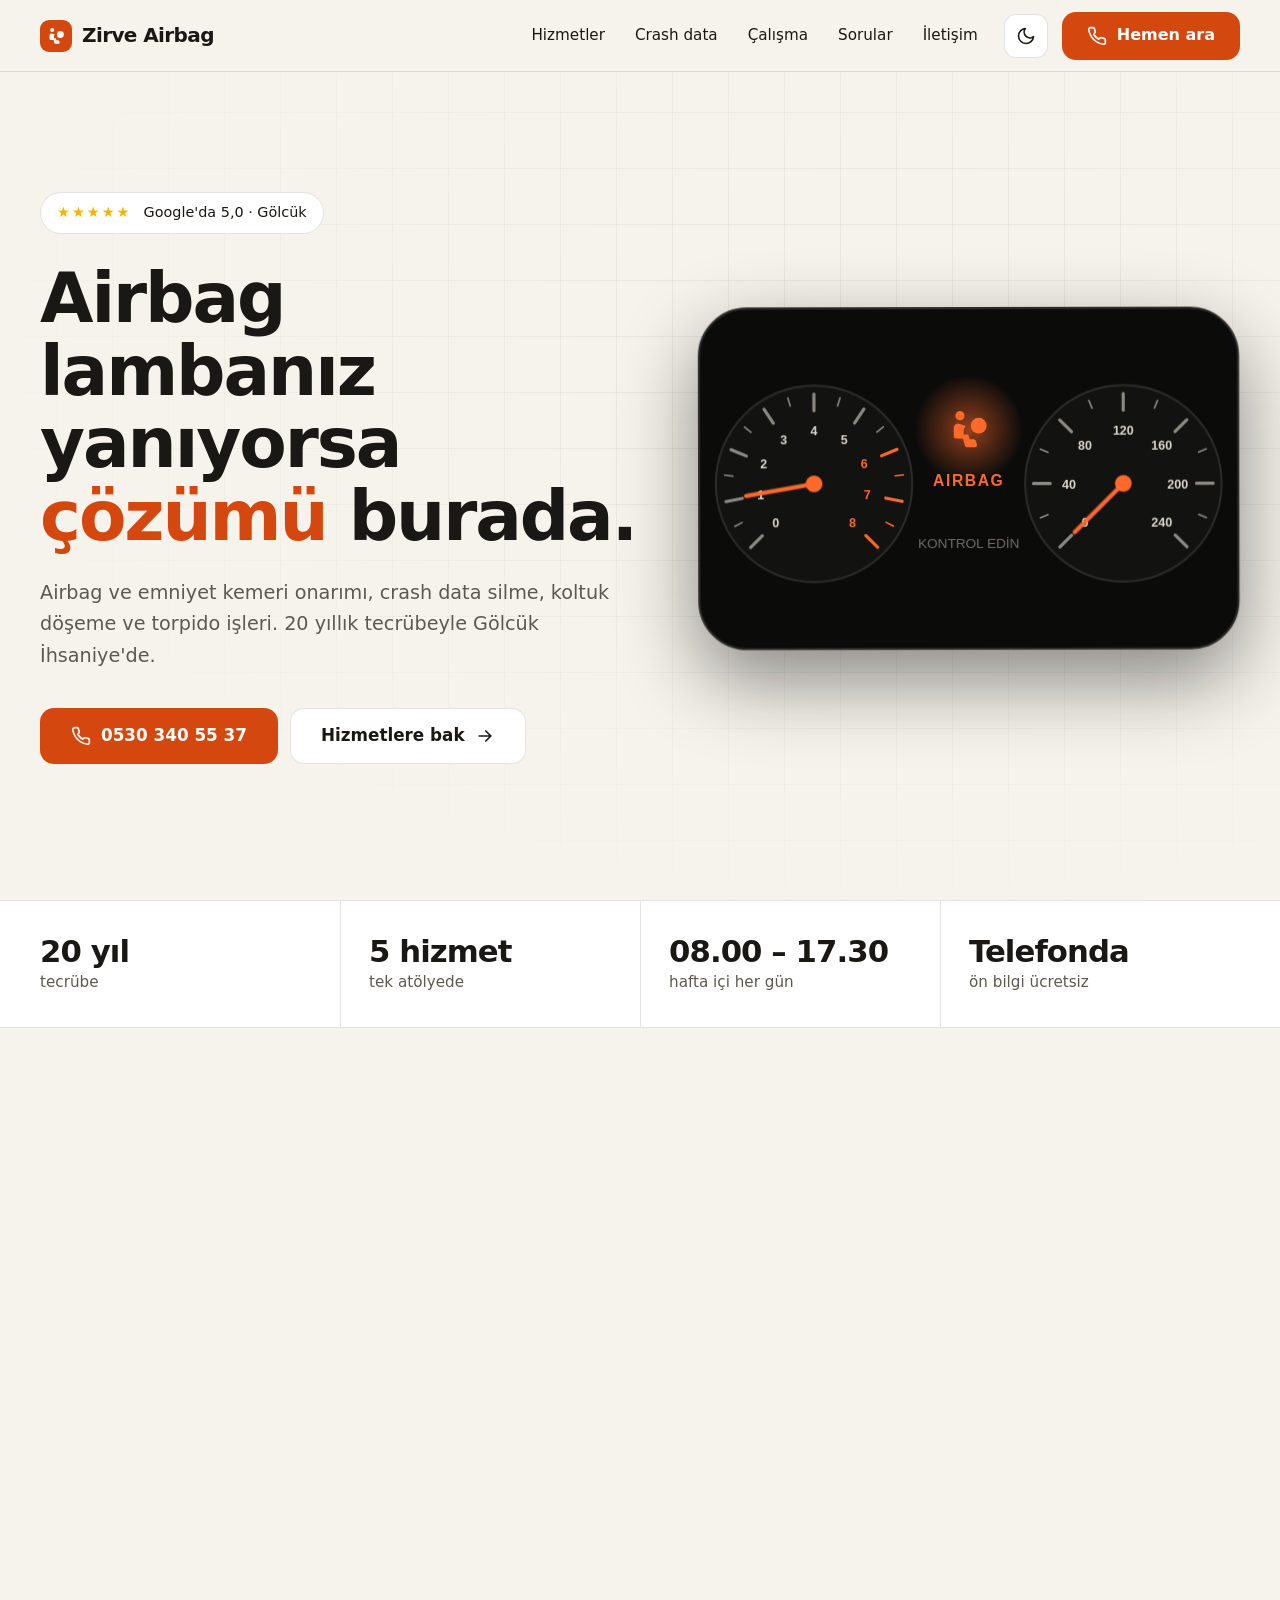
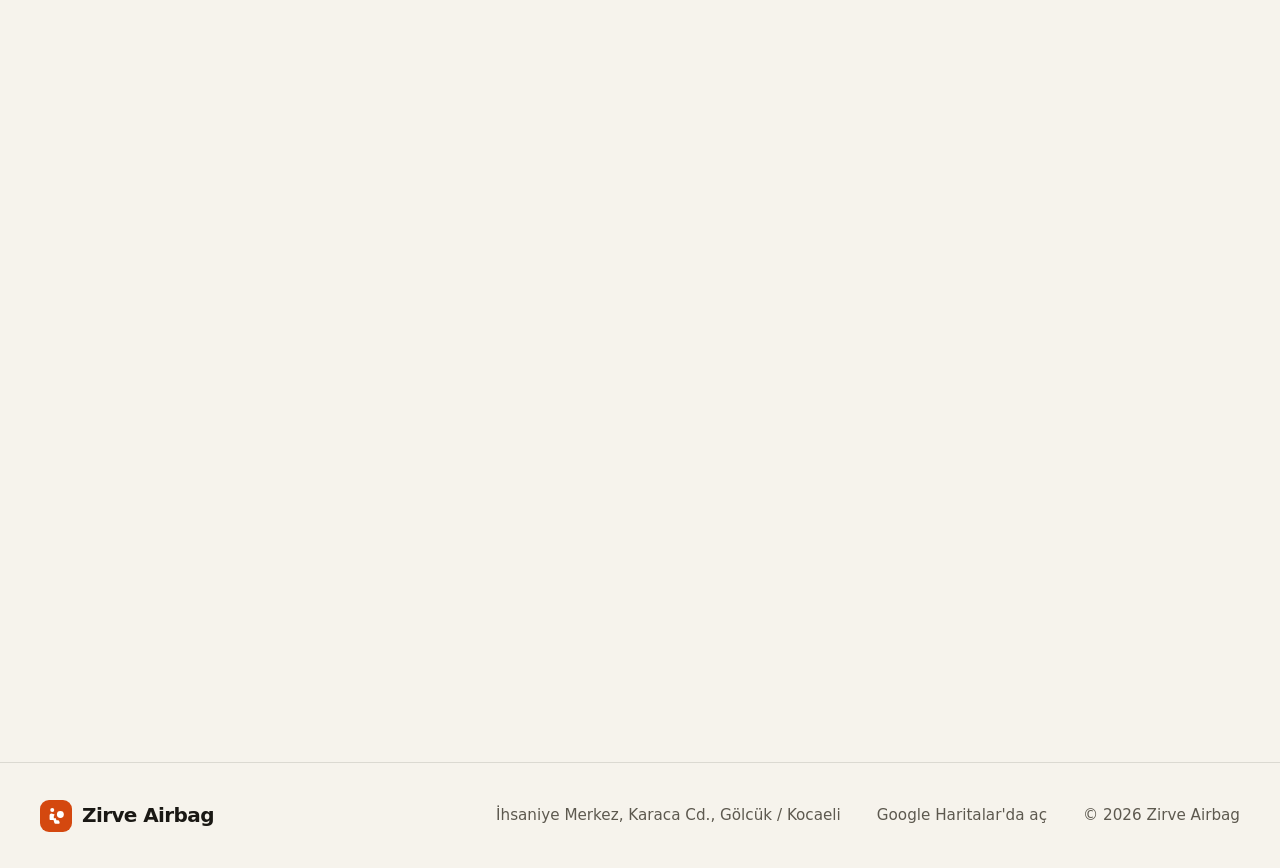
==== commit 30176c1e: "Güvenlik: CSP ekle, inline script ve style'ı dışarı al Co-Authored-By: Claude Sonnet 5.5 <noreply@an" ====
--- a/index.html
+++ b/index.html
@@ -5,6 +5,8 @@
   <meta name="viewport" content="width=device-width, initial-scale=1, viewport-fit=cover">
   <title>Zirve Airbag Gölcük | Airbag ve emniyet kemeri onarımı</title>
   <meta name="description" content="Gölcük/Kocaeli'de airbag tamiri ve değişimi, emniyet kemeri onarımı, airbag beyni crash data silme, koltuk döşeme ve torpido işleri. 20 yıllık tecrübe. 0530 340 55 37">
+  <meta http-equiv="Content-Security-Policy" content="default-src 'none'; script-src 'self'; style-src 'self' https://fonts.googleapis.com; font-src https://fonts.gstatic.com; img-src 'self' data:; frame-src https://maps.google.com https://www.google.com; connect-src 'none'; base-uri 'none'; form-action 'none'; manifest-src 'none'">
+  <meta name="referrer" content="strict-origin-when-cross-origin">
   <meta name="color-scheme" content="dark light">
   <link rel="icon" href="favicon.svg" type="image/svg+xml">
   <meta property="og:title" content="Zirve Airbag Gölcük">
@@ -12,16 +14,7 @@
   <meta property="og:type" content="website">
   <meta property="og:locale" content="tr_TR">
 
-  <script>
-    /* tema: kayıtlı seçim, yoksa sistem; ilk boyamadan önce */
-    (function(){
-      var t;
-      try{t=localStorage.getItem('theme')}catch(e){}
-      if(!t)t=matchMedia('(prefers-color-scheme: light)').matches?'light':'dark';
-      document.documentElement.dataset.theme=t;
-      document.documentElement.classList.add('js');
-    })();
-  </script>
+  <script src="theme.js"></script>
 
   <link rel="preconnect" href="https://fonts.googleapis.com">
   <link rel="preconnect" href="https://fonts.gstatic.com" crossorigin>
@@ -55,7 +48,7 @@
 <body>
 
 <!-- ortak semboller -->
-<svg width="0" height="0" style="position:absolute" aria-hidden="true">
+<svg class="sprite" width="0" height="0" aria-hidden="true">
   <symbol id="srs" viewBox="0 0 32 32">
     <circle cx="10" cy="6.500" r="3.200" fill="currentColor"/>
     <path d="M8.500 12c-1.800.3-2.800 1.600-2.800 3.200v5.600c0 .9.700 1.600 1.600 1.600H12l1.400 4.800c.2.800.9 1.300 1.700 1.300h5.200c1 0 1.800-1 1.500-2l-.8-2.400c-.2-.7-.9-1.200-1.600-1.200h-2.700l-.9-3.300h-3.300v-3.200c0-.6.300-1.100.8-1.500.6-.4.500-1.400-.2-1.600z" fill="currentColor"/>
@@ -92,7 +85,7 @@
     <div class="hero-bg" aria-hidden="true"></div>
     <div class="wrap hero-grid">
       <div class="hero-text">
-        <a class="rating" href="https://www.google.com/maps/place/Zirve+A%C4%B1rbag/@40.6931094,29.8352456,20z" target="_blank" rel="noopener">
+        <a class="rating" href="https://www.google.com/maps/place/Zirve+A%C4%B1rbag/@40.693058,29.831231,17z/data=!3m1!4b1!4m6!3m5!1s0x14cb4106e1f332b7:0x86157f0b06f0b145!8m2!3d40.693054!4d29.8338113!16s%2Fg%2F11krywg3mq?entry=ttu&amp;g_ep=EgoyMDI2MTExMC4wIKXMDSoASAFQAw%3D%3D" target="_blank" rel="noopener">
           <span class="stars" aria-hidden="true">★★★★★</span>
           <span>Google'da 5,0 · Gölcük</span>
         </a>
@@ -343,7 +336,7 @@
   <div class="wrap foot-in">
     <span class="logo"><span class="logo-mark"><svg><use href="#srs"/></svg></span>Zirve Airbag</span>
     <span>İhsaniye Merkez, Karaca Cd., Gölcük / Kocaeli</span>
-    <a class="flink" href="https://www.google.com/maps/place/Zirve+A%C4%B1rbag/@40.6931094,29.8352456,20z" target="_blank" rel="noopener">Google Haritalar'da aç</a>
+    <a class="flink" href="https://www.google.com/maps/place/Zirve+A%C4%B1rbag/@40.693058,29.831231,17z/data=!3m1!4b1!4m6!3m5!1s0x14cb4106e1f332b7:0x86157f0b06f0b145!8m2!3d40.693054!4d29.8338113!16s%2Fg%2F11krywg3mq?entry=ttu&amp;g_ep=EgoyMDI2MTExMC4wIKXMDSoASAFQAw%3D%3D" target="_blank" rel="noopener">Google Haritalar'da aç</a>
     <span>© <span id="yr">2026</span> Zirve Airbag</span>
   </div>
 </footer>
--- a/style.css
+++ b/style.css
@@ -46,6 +46,7 @@
 button{font:inherit;color:inherit}
 :focus-visible{outline:3px solid var(--accent);outline-offset:3px;border-radius:6px}
 .wrap{width:min(1200px,100% - 80px);margin-inline:auto}
+.sprite{position:absolute}
 .ic{width:20px;height:20px;flex:none}
 
 h1,h2,h3{font-family:var(--display);font-weight:700;letter-spacing:-.03em;line-height:1.05}
